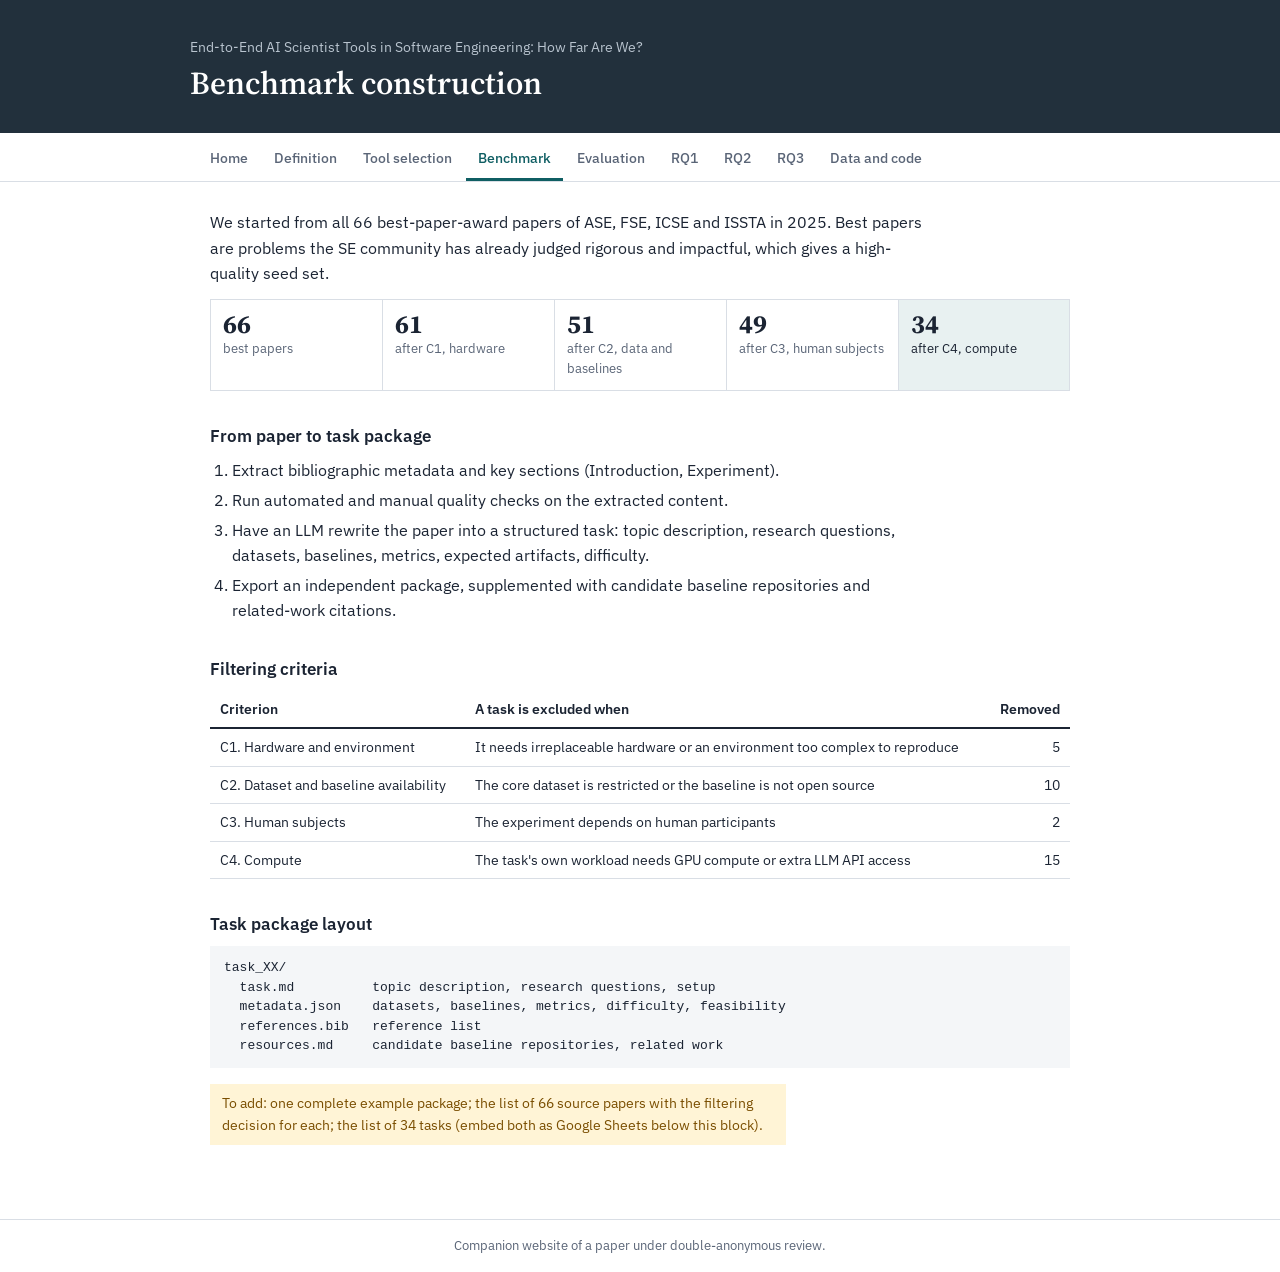
==== benchmark.html @ 8d56a560 "Add files via upload" ====
<!doctype html>
<html lang="en">
<head>
<meta charset="utf-8">
<meta name="viewport" content="width=device-width, initial-scale=1">
<title>Benchmark | AI Scientist tools in SE</title>
<link rel="preconnect" href="https://fonts.googleapis.com">
<link href="https://fonts.googleapis.com/css2?family=IBM+Plex+Sans:wght@400;500;600&family=Source+Serif+4:opsz,wght@8..60,600&display=swap" rel="stylesheet">
<link rel="stylesheet" href="assets/style.css">
</head>
<body>
<header class="top"><div class="in"><div class="site">End-to-End AI Scientist Tools in Software Engineering: How Far Are We?</div><h1>Benchmark construction</h1></div></header>
<nav aria-label="Pages"><div class="in"><a href="index.html">Home</a><a href="definition.html">Definition</a><a href="tool-selection.html">Tool selection</a><a href="benchmark.html" aria-current="page">Benchmark</a><a href="evaluation.html">Evaluation</a><a href="rq1.html">RQ1</a><a href="rq2.html">RQ2</a><a href="rq3.html">RQ3</a><a href="data.html">Data and code</a></div></nav>
<main class="wrap"><section>
  <p>We started from all 66 best-paper-award papers of ASE, FSE, ICSE and ISSTA in 2025. Best papers are problems the SE community has already judged rigorous and impactful, which gives a high-quality seed set.</p>

  <div class="funnel" aria-label="Task filtering funnel">
    <div><b>66</b>best papers</div>
    <div><b>61</b>after C1, hardware</div>
    <div><b>51</b>after C2, data and baselines</div>
    <div><b>49</b>after C3, human subjects</div>
    <div><b>34</b>after C4, compute</div>
  </div>

  <h3>From paper to task package</h3>
  <ol>
    <li>Extract bibliographic metadata and key sections (Introduction, Experiment).</li>
    <li>Run automated and manual quality checks on the extracted content.</li>
    <li>Have an LLM rewrite the paper into a structured task: topic description, research questions, datasets, baselines, metrics, expected artifacts, difficulty.</li>
    <li>Export an independent package, supplemented with candidate baseline repositories and related-work citations.</li>
  </ol>

  <h3>Filtering criteria</h3>
  <div class="scroll"><table>
    <tr><th>Criterion</th><th>A task is excluded when</th><th class="n">Removed</th></tr>
    <tr><td>C1. Hardware and environment</td><td>It needs irreplaceable hardware or an environment too complex to reproduce</td><td class="n">5</td></tr>
    <tr><td>C2. Dataset and baseline availability</td><td>The core dataset is restricted or the baseline is not open source</td><td class="n">10</td></tr>
    <tr><td>C3. Human subjects</td><td>The experiment depends on human participants</td><td class="n">2</td></tr>
    <tr><td>C4. Compute</td><td>The task's own workload needs GPU compute or extra LLM API access</td><td class="n">15</td></tr>
  </table></div>

  <h3>Task package layout</h3>
<pre>task_XX/
  task.md          topic description, research questions, setup
  metadata.json    datasets, baselines, metrics, difficulty, feasibility
  references.bib   reference list
  resources.md     candidate baseline repositories, related work</pre>
  <div class="todo">To add: one complete example package; the list of 66 source papers with the filtering decision for each; the list of 34 tasks (embed both as Google Sheets below this block).</div>
</section></main>
<footer>Companion website of a paper under double-anonymous review.</footer>
</body>
</html>
---- assets/style.css ----
:root{
    --ink:#1B2433; --slate:#5A6577; --line:#D9DEE5; --paper:#FFFFFF;
    --teal:#0F5E63; --tint:#E8F1F1; --todo-bg:#FFF4D6; --todo-ink:#7A4E00;
  }
  *{box-sizing:border-box}
  html,body{margin:0;background:var(--paper);color:var(--ink);
    font-family:"IBM Plex Sans",system-ui,-apple-system,"Segoe UI",sans-serif;
    font-size:16px;line-height:1.6}
  .wrap{max-width:900px;margin:0 auto;padding:0 20px 64px}
  section{padding-top:28px}
  h1,h2{font-family:"Source Serif 4",Georgia,serif;font-weight:600;line-height:1.2;margin:0}
  h1{font-size:34px;max-width:22ch}
  h2{font-size:26px;margin-bottom:12px}
  h3{font-size:17px;font-weight:600;margin:32px 0 8px}
  p{margin:0 0 12px;max-width:72ch}
  ul,ol{margin:0 0 12px;padding-left:22px;max-width:72ch}
  li{margin-bottom:4px}
  .lede{color:var(--slate);margin-top:12px}
  .scroll{overflow-x:auto;margin:8px 0 16px}
  table{border-collapse:collapse;width:100%;font-size:14px}
  th,td{text-align:left;padding:7px 10px;border-bottom:1px solid var(--line);vertical-align:top}
  th{font-weight:600;border-bottom:2px solid var(--ink);white-space:nowrap}
  td.n,th.n{text-align:right;font-variant-numeric:tabular-nums}
  tr.lead td:first-child{font-weight:600}
  .funnel{display:flex;flex-wrap:wrap;align-items:stretch;gap:0;margin:12px 0 20px}
  .funnel div{flex:1 1 120px;padding:10px 12px;border:1px solid var(--line);border-right:0;font-size:13px;color:var(--slate)}
  .funnel div:last-child{border-right:1px solid var(--line);background:var(--tint);color:var(--ink)}
  .funnel b{display:block;font-family:"Source Serif 4",Georgia,serif;font-size:26px;color:var(--ink);line-height:1.1}
  .def{border-left:3px solid var(--teal);background:var(--tint);padding:12px 16px;margin:16px 0;max-width:72ch}
  .todo{background:var(--todo-bg);color:var(--todo-ink);padding:8px 12px;margin:10px 0;font-size:14px;max-width:72ch}
  .fig{border:1px dashed var(--slate);color:var(--slate);padding:28px 16px;text-align:center;font-size:14px;margin:16px 0}
  pre{background:#F4F6F8;padding:12px 14px;overflow-x:auto;font-size:13px;line-height:1.5;margin:8px 0 16px}
  .bar{display:grid;grid-template-columns:150px 1fr 48px;gap:10px;align-items:center;font-size:14px;margin:5px 0;max-width:640px}
  .bar i{display:block;height:14px;background:var(--teal)}
  .bar.tail i{background:#9AA5B4}
  .bar span:last-child{text-align:right;font-variant-numeric:tabular-nums}
  a{color:var(--teal)}
  @media (max-width:600px){h1{font-size:26px}h2{font-size:22px}.bar{grid-template-columns:110px 1fr 40px}}

  header.top{background:#22303C;color:#fff;padding:36px 20px 30px}
  header.top .in{max-width:900px;margin:0 auto}
  header.top .site{font-size:14px;color:#B9C4CF;margin-bottom:6px}
  header.top h1{color:#fff;font-size:32px;max-width:26ch}
  nav{position:sticky;top:0;background:var(--paper);border-bottom:1px solid var(--line);z-index:5}
  nav .in{max-width:900px;margin:0 auto;display:flex;gap:2px;overflow-x:auto;padding:6px 8px 0}
  nav a{font-size:14px;font-weight:500;color:var(--slate);text-decoration:none;border-bottom:3px solid transparent;padding:8px 12px 9px;white-space:nowrap}
  nav a:hover{color:var(--ink)}
  nav a[aria-current="page"]{color:var(--teal);border-bottom-color:var(--teal)}
  nav a:focus-visible{outline:2px solid var(--teal);outline-offset:-2px}
  figure{margin:16px 0}
  figure img{max-width:100%;height:auto;display:block}
  figcaption{font-size:14px;color:var(--slate);margin-top:6px}
  footer{border-top:1px solid var(--line);color:var(--slate);font-size:13px;padding:16px 20px;text-align:center}
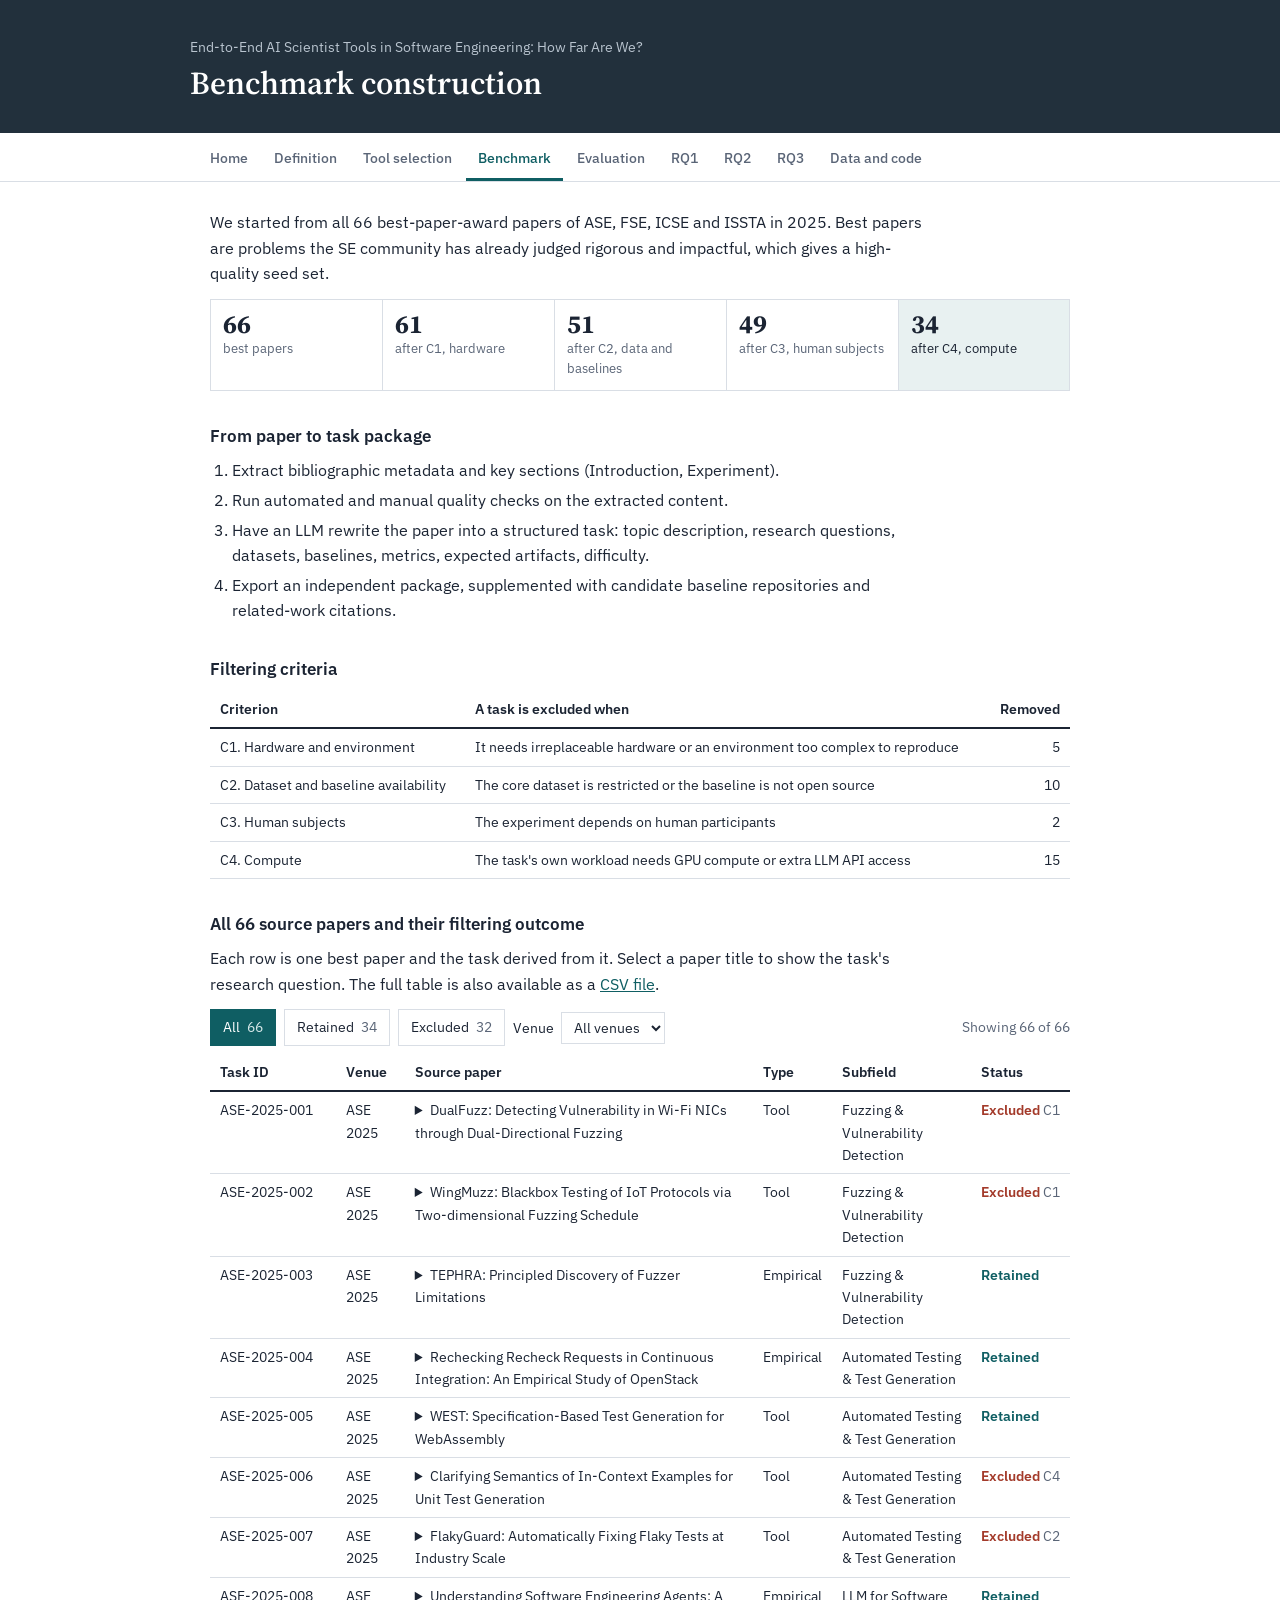
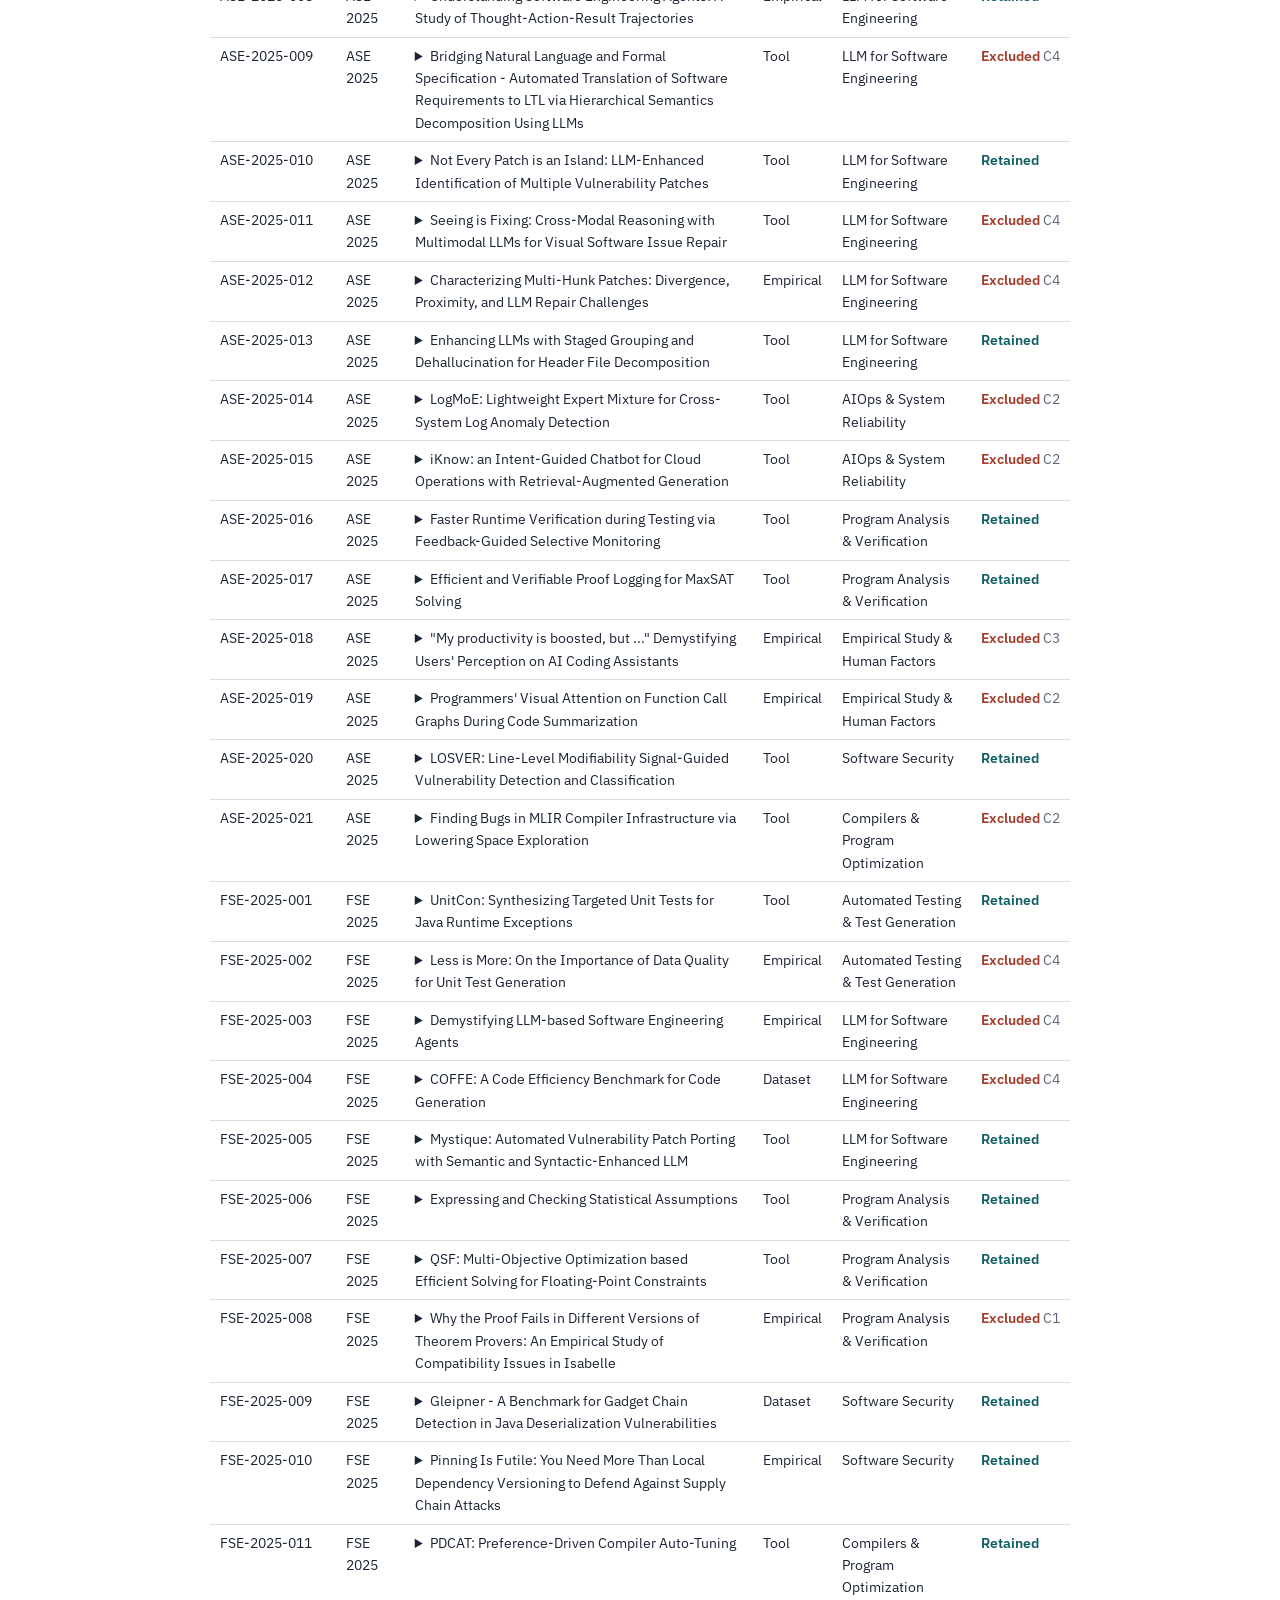
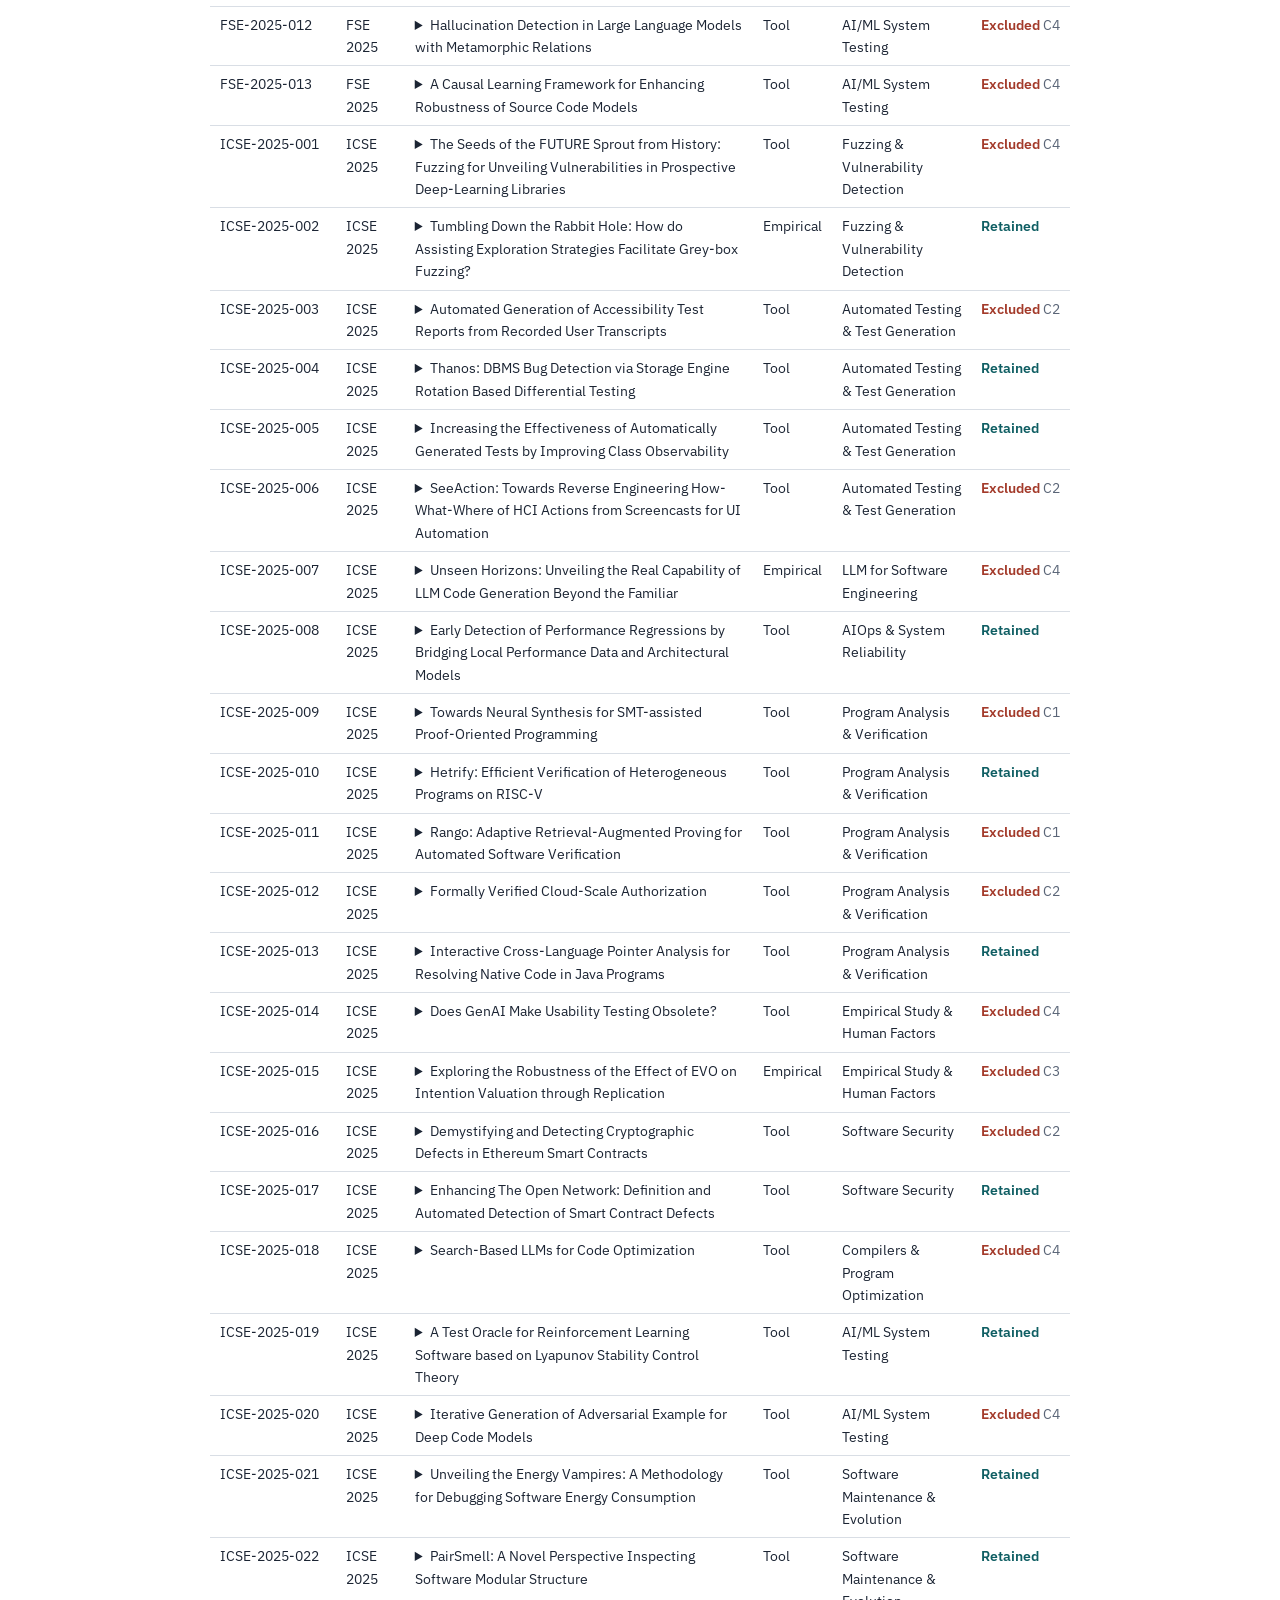
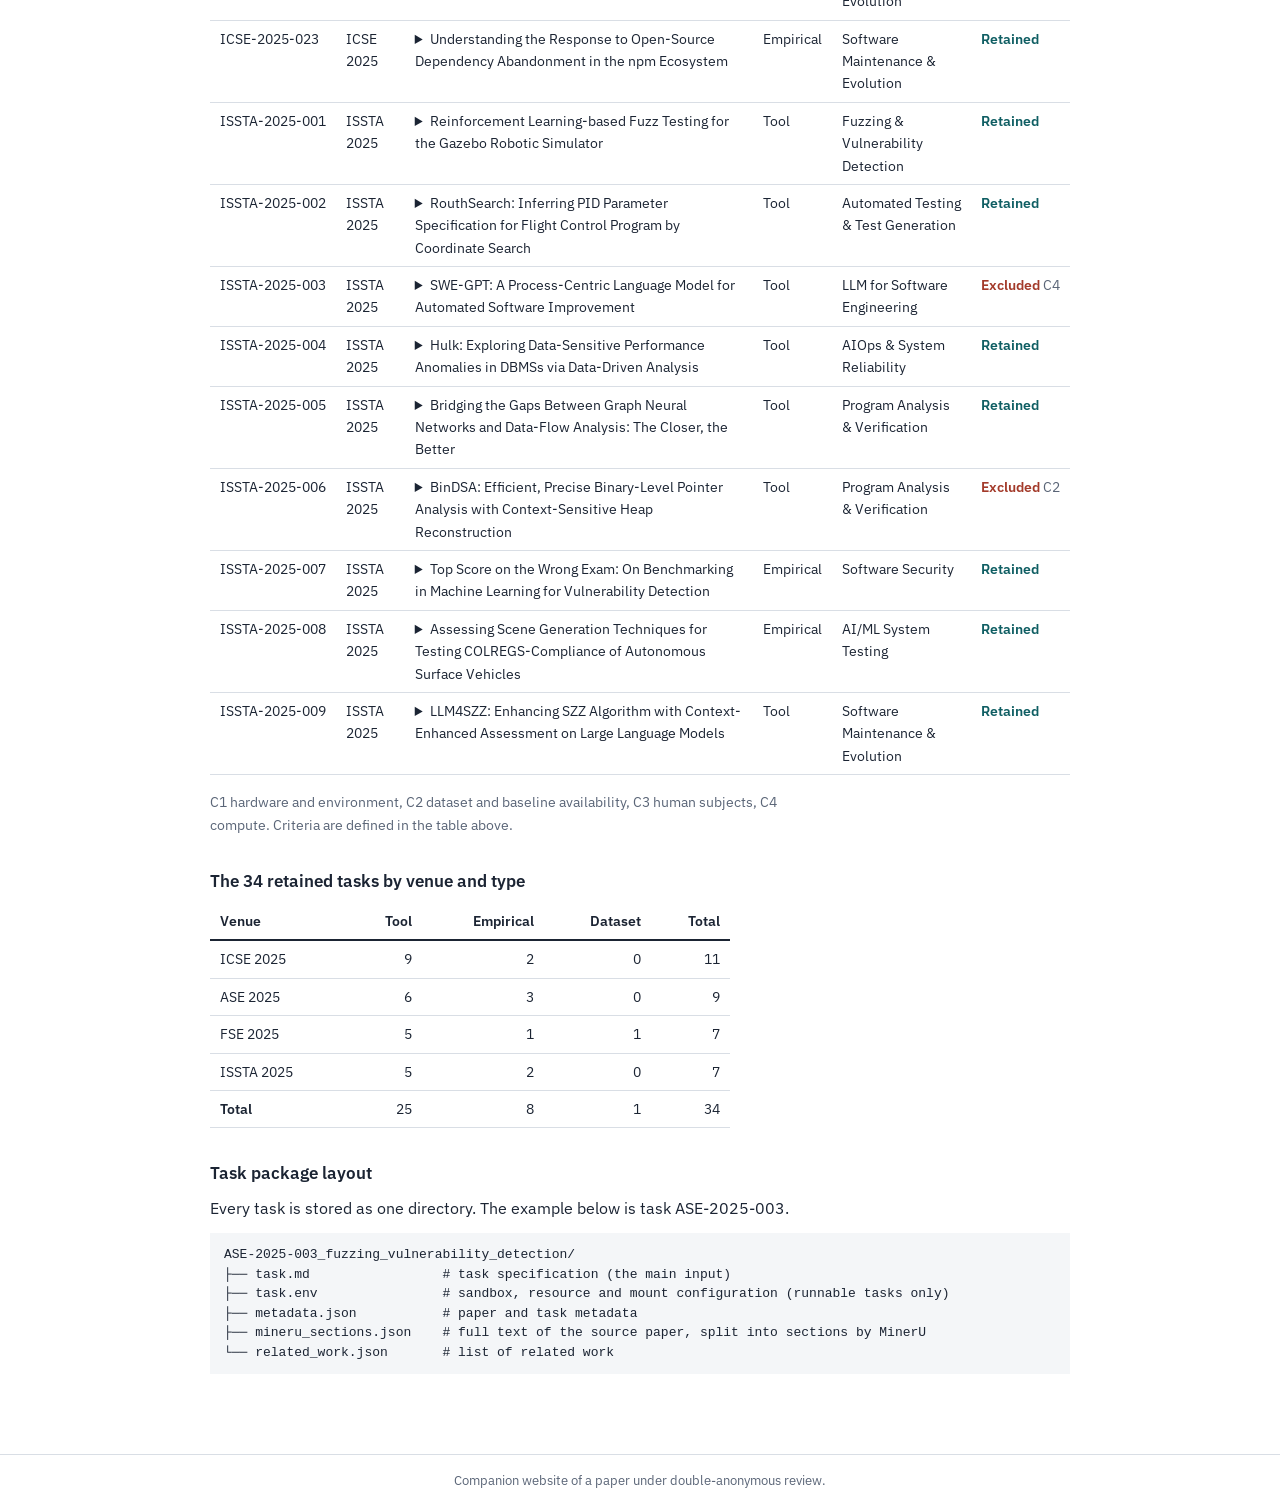
==== commit 53eb7cbe: "dataset-change" ====
--- a/benchmark.html
+++ b/benchmark.html
@@ -7,6 +7,22 @@
 <link rel="preconnect" href="https://fonts.googleapis.com">
 <link href="https://fonts.googleapis.com/css2?family=IBM+Plex+Sans:wght@400;500;600&family=Source+Serif+4:opsz,wght@8..60,600&display=swap" rel="stylesheet">
 <link rel="stylesheet" href="assets/style.css">
+<style>
+  .filters{display:flex;flex-wrap:wrap;gap:8px;align-items:center;margin:12px 0 8px;font-size:14px}
+  .filters button{font:inherit;padding:6px 12px;border:1px solid var(--line);background:var(--paper);color:var(--ink);cursor:pointer}
+  .filters button span{color:var(--slate);margin-left:4px}
+  .filters button[aria-pressed="true"]{background:var(--teal);border-color:var(--teal);color:#fff}
+  .filters button[aria-pressed="true"] span{color:#D5E7E8}
+  .filters button:focus-visible,.filters select:focus-visible,table.tasks summary:focus-visible{outline:2px solid var(--teal);outline-offset:2px}
+  .filters select{font:inherit;padding:5px 8px;border:1px solid var(--line);background:var(--paper);color:var(--ink);margin-left:4px}
+  .filters #count{color:var(--slate);margin-left:auto}
+  table.tasks{min-width:760px}
+  table.tasks td.id{white-space:nowrap;font-variant-numeric:tabular-nums}
+  table.tasks td.st{white-space:nowrap}
+  table.tasks summary{cursor:pointer}
+  table.tasks details p{margin:6px 0 2px;color:var(--slate);font-size:13.5px;max-width:60ch}
+  table.tasks .crit{color:var(--slate)}
+</style>
 </head>
 <body>
 <header class="top"><div class="in"><div class="site">End-to-End AI Scientist Tools in Software Engineering: How Far Are We?</div><h1>Benchmark construction</h1></div></header>
@@ -39,14 +55,125 @@
     <tr><td>C4. Compute</td><td>The task's own workload needs GPU compute or extra LLM API access</td><td class="n">15</td></tr>
   </table></div>
 
+  <h3>All 66 source papers and their filtering outcome</h3>
+  <p>Each row is one best paper and the task derived from it. Select a paper title to show the task's research question. The full table is also available as a <a href="assets/data/benchmark_66_tasks.csv">CSV file</a>.</p>
+  <div class="filters" role="group" aria-label="Filter the task table">
+    <button type="button" data-f="all" aria-pressed="true">All <span>66</span></button>
+    <button type="button" data-f="in" aria-pressed="false">Retained <span>34</span></button>
+    <button type="button" data-f="out" aria-pressed="false">Excluded <span>32</span></button>
+    <label>Venue
+      <select id="venue">
+        <option value="">All venues</option><option>ICSE</option><option>ASE</option><option>FSE</option><option>ISSTA</option>
+      </select>
+    </label>
+    <span id="count" aria-live="polite">Showing 66 of 66</span>
+  </div>
+  <div class="scroll"><table class="tasks">
+    <thead><tr><th>Task ID</th><th>Venue</th><th>Source paper</th><th>Type</th><th>Subfield</th><th>Status</th></tr></thead>
+    <tbody id="tasks">
+    <tr data-s="out" data-v="ASE"><td class="id">ASE-2025-001</td><td>ASE 2025</td><td><details><summary>DualFuzz: Detecting Vulnerability in Wi-Fi NICs through Dual-Directional Fuzzing</summary><p><b>Research question.</b> How can a fuzzer generate test inputs that explore both transmission and reception behaviors concurrently to detect vulnerabilities hidden in Wi-Fi NIC interaction logic?</p></details></td><td>Tool</td><td>Fuzzing &amp; Vulnerability Detection</td><td class="st"><span class="no">Excluded</span> <span class="crit">C1</span></td></tr>
+    <tr data-s="out" data-v="ASE"><td class="id">ASE-2025-002</td><td>ASE 2025</td><td><details><summary>WingMuzz: Blackbox Testing of IoT Protocols via Two-dimensional Fuzzing Schedule</summary><p><b>Research question.</b> How can blackbox fuzzing of proprietary IoT protocols achieve higher code coverage and bug detection by leveraging runtime information from open-source implementations of the same protocol?</p></details></td><td>Tool</td><td>Fuzzing &amp; Vulnerability Detection</td><td class="st"><span class="no">Excluded</span> <span class="crit">C1</span></td></tr>
+    <tr data-s="in" data-v="ASE"><td class="id">ASE-2025-003</td><td>ASE 2025</td><td><details><summary>TEPHRA: Principled Discovery of Fuzzer Limitations</summary><p><b>Research question.</b> To what extent can modern coverage-guided fuzzers overcome program constructs that block exploration, and which types of obstacles pose the greatest challenge?</p></details></td><td>Empirical</td><td>Fuzzing &amp; Vulnerability Detection</td><td class="st"><span class="ok">Retained</span></td></tr>
+    <tr data-s="in" data-v="ASE"><td class="id">ASE-2025-004</td><td>ASE 2025</td><td><details><summary>Rechecking Recheck Requests in Continuous Integration: An Empirical Study of OpenStack</summary><p><b>Research question.</b> To what extent can we predict whether a CI recheck request will ultimately succeed, and which features of the build, bot, job, and user history are most indicative of a successful outcome?</p></details></td><td>Empirical</td><td>Automated Testing &amp; Test Generation</td><td class="st"><span class="ok">Retained</span></td></tr>
+    <tr data-s="in" data-v="ASE"><td class="id">ASE-2025-005</td><td>ASE 2025</td><td><details><summary>WEST: Specification-Based Test Generation for WebAssembly</summary><p><b>Research question.</b> How can a test generation framework automatically produce valid and diverse WebAssembly test cases from a mechanized formal specification, and adapt to varying feature subsets supported by different engines?</p></details></td><td>Tool</td><td>Automated Testing &amp; Test Generation</td><td class="st"><span class="ok">Retained</span></td></tr>
+    <tr data-s="out" data-v="ASE"><td class="id">ASE-2025-006</td><td>ASE 2025</td><td><details><summary>Clarifying Semantics of In-Context Examples for Unit Test Generation</summary><p><b>Research question.</b> How can unit tests be transformed to increase their semantic clarity (logical and textual) while maintaining their original test coverage and correctness, and what is the impact of these refined tests on the quality of tests generated by in-context learning approaches?</p></details></td><td>Tool</td><td>Automated Testing &amp; Test Generation</td><td class="st"><span class="no">Excluded</span> <span class="crit">C4</span></td></tr>
+    <tr data-s="out" data-v="ASE"><td class="id">ASE-2025-007</td><td>ASE 2025</td><td><details><summary>FlakyGuard: Automatically Fixing Flaky Tests at Industry Scale</summary><p><b>Research question.</b> How can a flaky-test repair system provide LLMs with just enough context from a large codebase to repair flaky tests and explain root causes without overwhelming the model?</p></details></td><td>Tool</td><td>Automated Testing &amp; Test Generation</td><td class="st"><span class="no">Excluded</span> <span class="crit">C2</span></td></tr>
+    <tr data-s="in" data-v="ASE"><td class="id">ASE-2025-008</td><td>ASE 2025</td><td><details><summary>Understanding Software Engineering Agents: A Study of Thought-Action-Result Trajectories</summary><p><b>Research question.</b> What are the behavioral characteristics of LLM-based software engineering agents during automated program repair, and how do they differ between successful and unsuccessful task completions?</p></details></td><td>Empirical</td><td>LLM for Software Engineering</td><td class="st"><span class="ok">Retained</span></td></tr>
+    <tr data-s="out" data-v="ASE"><td class="id">ASE-2025-009</td><td>ASE 2025</td><td><details><summary>Bridging Natural Language and Formal Specification - Automated Translation of Software Requirements to LTL via Hierarchical Semantics Decomposition Using LLMs</summary><p><b>Research question.</b> How can a fully automated system translate natural language software requirements into syntactically valid and semantically correct Linear Temporal Logic specifications, especially for industrial safety-critical systems with complex conditional logic and implicit temporal semantics?</p></details></td><td>Tool</td><td>LLM for Software Engineering</td><td class="st"><span class="no">Excluded</span> <span class="crit">C4</span></td></tr>
+    <tr data-s="in" data-v="ASE"><td class="id">ASE-2025-010</td><td>ASE 2025</td><td><details><summary>Not Every Patch is an Island: LLM-Enhanced Identification of Multiple Vulnerability Patches</summary><p><b>Research question.</b> How can silent vulnerability patches be effectively identified for vulnerabilities that require multiple code commits, and what output format best serves downstream maintainers?</p></details></td><td>Tool</td><td>LLM for Software Engineering</td><td class="st"><span class="ok">Retained</span></td></tr>
+    <tr data-s="out" data-v="ASE"><td class="id">ASE-2025-011</td><td>ASE 2025</td><td><details><summary>Seeing is Fixing: Cross-Modal Reasoning with Multimodal LLMs for Visual Software Issue Repair</summary><p><b>Research question.</b> How can an automated program repair system effectively utilize both textual issue descriptions and attached screenshots to localize and fix bugs in graphical user-facing software?</p></details></td><td>Tool</td><td>LLM for Software Engineering</td><td class="st"><span class="no">Excluded</span> <span class="crit">C4</span></td></tr>
+    <tr data-s="out" data-v="ASE"><td class="id">ASE-2025-012</td><td>ASE 2025</td><td><details><summary>Characterizing Multi-Hunk Patches: Divergence, Proximity, and LLM Repair Challenges</summary><p><b>Research question.</b> How effectively can current large language models repair multi-hunk software bugs, and to what extent does the spatial distribution of the required edits influence their success?</p></details></td><td>Empirical</td><td>LLM for Software Engineering</td><td class="st"><span class="no">Excluded</span> <span class="crit">C4</span></td></tr>
+    <tr data-s="in" data-v="ASE"><td class="id">ASE-2025-013</td><td>ASE 2025</td><td><details><summary>Enhancing LLMs with Staged Grouping and Dehallucination for Header File Decomposition</summary><p><b>Research question.</b> How can large header files be automatically decomposed into compilable, logically cohesive sub-header files that align with developer intent, overcoming input length constraints, entity omission, and cyclic dependency issues?</p></details></td><td>Tool</td><td>LLM for Software Engineering</td><td class="st"><span class="ok">Retained</span></td></tr>
+    <tr data-s="out" data-v="ASE"><td class="id">ASE-2025-014</td><td>ASE 2025</td><td><details><summary>LogMoE: Lightweight Expert Mixture for Cross-System Log Anomaly Detection</summary><p><b>Research question.</b> How can we detect anomalies in system logs across heterogeneous, previously unseen target systems without requiring log parsing or labeled anomaly data from those systems?</p></details></td><td>Tool</td><td>AIOps &amp; System Reliability</td><td class="st"><span class="no">Excluded</span> <span class="crit">C2</span></td></tr>
+    <tr data-s="out" data-v="ASE"><td class="id">ASE-2025-015</td><td>ASE 2025</td><td><details><summary>iKnow: an Intent-Guided Chatbot for Cloud Operations with Retrieval-Augmented Generation</summary><p><b>Research question.</b> How can a Retrieval-Augmented Generation (RAG) chatbot effectively answer cloud operational queries that are frequently incomplete, diverse in intent, and may lack coverage in the available documents?</p></details></td><td>Tool</td><td>AIOps &amp; System Reliability</td><td class="st"><span class="no">Excluded</span> <span class="crit">C2</span></td></tr>
+    <tr data-s="in" data-v="ASE"><td class="id">ASE-2025-016</td><td>ASE 2025</td><td><details><summary>Faster Runtime Verification during Testing via Feedback-Guided Selective Monitoring</summary><p><b>Research question.</b> To what extent can runtime verification overhead during testing be reduced by selectively skipping the creation of redundant monitors and the signaling of redundant events without significantly compromising violation detection?</p></details></td><td>Tool</td><td>Program Analysis &amp; Verification</td><td class="st"><span class="ok">Retained</span></td></tr>
+    <tr data-s="in" data-v="ASE"><td class="id">ASE-2025-017</td><td>ASE 2025</td><td><details><summary>Efficient and Verifiable Proof Logging for MaxSAT Solving</summary><p><b>Research question.</b> How can MaxSAT solvers produce automatically verifiable proofs of optimality that are compact, fast to check, and avoid the overhead of translating to general pseudo-Boolean formalisms?</p></details></td><td>Tool</td><td>Program Analysis &amp; Verification</td><td class="st"><span class="ok">Retained</span></td></tr>
+    <tr data-s="out" data-v="ASE"><td class="id">ASE-2025-018</td><td>ASE 2025</td><td><details><summary>&quot;My productivity is boosted, but ...&quot; Demystifying Users&#x27; Perception on AI Coding Assistants</summary><p><b>Research question.</b> What aspects of AI coding assistants do users discuss in their marketplace reviews, and what sentiments do they express toward these aspects?</p></details></td><td>Empirical</td><td>Empirical Study &amp; Human Factors</td><td class="st"><span class="no">Excluded</span> <span class="crit">C3</span></td></tr>
+    <tr data-s="out" data-v="ASE"><td class="id">ASE-2025-019</td><td>ASE 2025</td><td><details><summary>Programmers&#x27; Visual Attention on Function Call Graphs During Code Summarization</summary><p><b>Research question.</b> How do programmers&#x27; visual attention patterns on the function call graph relate to the quality of their method summaries and their confidence in those summaries?</p></details></td><td>Empirical</td><td>Empirical Study &amp; Human Factors</td><td class="st"><span class="no">Excluded</span> <span class="crit">C2</span></td></tr>
+    <tr data-s="in" data-v="ASE"><td class="id">ASE-2025-020</td><td>ASE 2025</td><td><details><summary>LOSVER: Line-Level Modifiability Signal-Guided Vulnerability Detection and Classification</summary><p><b>Research question.</b> How can a PLM-based vulnerability detector be guided to focus on critical code regions without explicit vulnerability location annotations?</p></details></td><td>Tool</td><td>Software Security</td><td class="st"><span class="ok">Retained</span></td></tr>
+    <tr data-s="out" data-v="ASE"><td class="id">ASE-2025-021</td><td>ASE 2025</td><td><details><summary>Finding Bugs in MLIR Compiler Infrastructure via Lowering Space Exploration</summary><p><b>Research question.</b> How can a testing approach effectively explore diverse valid lowering paths for MLIR programs to detect correctness bugs such as miscompilations and crashes?</p></details></td><td>Tool</td><td>Compilers &amp; Program Optimization</td><td class="st"><span class="no">Excluded</span> <span class="crit">C2</span></td></tr>
+    <tr data-s="in" data-v="FSE"><td class="id">FSE-2025-001</td><td>FSE 2025</td><td><details><summary>UnitCon: Synthesizing Targeted Unit Tests for Java Runtime Exceptions</summary><p><b>Research question.</b> How can a system efficiently generate Java unit tests that trigger a runtime exception at a specific target location in a program, despite the enormous search space of candidate test inputs and method sequences?</p></details></td><td>Tool</td><td>Automated Testing &amp; Test Generation</td><td class="st"><span class="ok">Retained</span></td></tr>
+    <tr data-s="out" data-v="FSE"><td class="id">FSE-2025-002</td><td>FSE 2025</td><td><details><summary>Less is More: On the Importance of Data Quality for Unit Test Generation</summary><p><b>Research question.</b> What types of noise exist in large-scale unit test generation datasets, and to what extent does removing such noise improve the quality of tests generated by LLMs?</p></details></td><td>Empirical</td><td>Automated Testing &amp; Test Generation</td><td class="st"><span class="no">Excluded</span> <span class="crit">C4</span></td></tr>
+    <tr data-s="out" data-v="FSE"><td class="id">FSE-2025-003</td><td>FSE 2025</td><td><details><summary>Demystifying LLM-based Software Engineering Agents</summary><p><b>Research question.</b> To what extent do complex autonomous LLM agents outperform simpler, non-interactive approaches on software development issue resolution tasks, and what factors contribute to any observed differences?</p></details></td><td>Empirical</td><td>LLM for Software Engineering</td><td class="st"><span class="no">Excluded</span> <span class="crit">C4</span></td></tr>
+    <tr data-s="out" data-v="FSE"><td class="id">FSE-2025-004</td><td>FSE 2025</td><td><details><summary>COFFE: A Code Efficiency Benchmark for Code Generation</summary><p><b>Research question.</b> How can a benchmark be designed to enable stable, comprehensive evaluation of both correctness and time efficiency of LLM-generated code solutions?</p></details></td><td>Dataset</td><td>LLM for Software Engineering</td><td class="st"><span class="no">Excluded</span> <span class="crit">C4</span></td></tr>
+    <tr data-s="in" data-v="FSE"><td class="id">FSE-2025-005</td><td>FSE 2025</td><td><details><summary>Mystique: Automated Vulnerability Patch Porting with Semantic and Syntactic-Enhanced LLM</summary><p><b>Research question.</b> How can an automated system correctly port security patches from a fixed branch to an unfixed branch, even when divergences prevent the patch from being directly applied?</p></details></td><td>Tool</td><td>LLM for Software Engineering</td><td class="st"><span class="ok">Retained</span></td></tr>
+    <tr data-s="in" data-v="FSE"><td class="id">FSE-2025-006</td><td>FSE 2025</td><td><details><summary>Expressing and Checking Statistical Assumptions</summary><p><b>Research question.</b> How can unconfirmed statistical assumptions be automatically detected in data analysis notebooks, and what is the prevalence and practical impact of such unconfirmed assumptions in real-world notebooks?</p></details></td><td>Tool</td><td>Program Analysis &amp; Verification</td><td class="st"><span class="ok">Retained</span></td></tr>
+    <tr data-s="in" data-v="FSE"><td class="id">FSE-2025-007</td><td>FSE 2025</td><td><details><summary>QSF: Multi-Objective Optimization based Efficient Solving for Floating-Point Constraints</summary><p><b>Research question.</b> How can search-based floating-point constraint solvers be made more efficient and robust by employing multiple heuristic evaluation criteria to guide the optimization process?</p></details></td><td>Tool</td><td>Program Analysis &amp; Verification</td><td class="st"><span class="ok">Retained</span></td></tr>
+    <tr data-s="out" data-v="FSE"><td class="id">FSE-2025-008</td><td>FSE 2025</td><td><details><summary>Why the Proof Fails in Different Versions of Theorem Provers: An Empirical Study of Compatibility Issues in Isabelle</summary><p><b>Research question.</b> What are the common categories, root causes, and resolution patterns of version-induced proof failures in a real-world proof assistant environment?</p></details></td><td>Empirical</td><td>Program Analysis &amp; Verification</td><td class="st"><span class="no">Excluded</span> <span class="crit">C1</span></td></tr>
+    <tr data-s="in" data-v="FSE"><td class="id">FSE-2025-009</td><td>FSE 2025</td><td><details><summary>Gleipner - A Benchmark for Gadget Chain Detection in Java Deserialization Vulnerabilities</summary><p><b>Research question.</b> How can a benchmark be designed to systematically evaluate the precision and recall of Java deserialization gadget chain detection tools across a wide range of code complexities and realistic chain patterns?</p></details></td><td>Dataset</td><td>Software Security</td><td class="st"><span class="ok">Retained</span></td></tr>
+    <tr data-s="in" data-v="FSE"><td class="id">FSE-2025-010</td><td>FSE 2025</td><td><details><summary>Pinning Is Futile: You Need More Than Local Dependency Versioning to Defend Against Supply Chain Attacks</summary><p><b>Research question.</b> How do dependency pinning and floating strategies affect exposure to malicious package updates, security vulnerabilities, and maintenance burdens across npm dependency graphs, and can coordinated interventions by key packages reduce the ecosystem-wide risk?</p></details></td><td>Empirical</td><td>Software Security</td><td class="st"><span class="ok">Retained</span></td></tr>
+    <tr data-s="in" data-v="FSE"><td class="id">FSE-2025-011</td><td>FSE 2025</td><td><details><summary>PDCAT: Preference-Driven Compiler Auto-Tuning</summary><p><b>Research question.</b> How can compiler auto-tuning efficiently select optimization flag sequences that achieve better runtime performance than default compiler optimization levels, given a limited time budget?</p></details></td><td>Tool</td><td>Compilers &amp; Program Optimization</td><td class="st"><span class="ok">Retained</span></td></tr>
+    <tr data-s="out" data-v="FSE"><td class="id">FSE-2025-012</td><td>FSE 2025</td><td><details><summary>Hallucination Detection in Large Language Models with Metamorphic Relations</summary><p><b>Research question.</b> How can a hallucination detection method for LLMs operate without external knowledge bases or token-level probabilities, and effectively overcome the issue of identical sample generation that hampers existing self-contained techniques?</p></details></td><td>Tool</td><td>AI/ML System Testing</td><td class="st"><span class="no">Excluded</span> <span class="crit">C4</span></td></tr>
+    <tr data-s="out" data-v="FSE"><td class="id">FSE-2025-013</td><td>FSE 2025</td><td><details><summary>A Causal Learning Framework for Enhancing Robustness of Source Code Models</summary><p><b>Research question.</b> How can spurious correlations between superficial code features and model predictions be eliminated to improve the robustness of deep learning models for software engineering tasks?</p></details></td><td>Tool</td><td>AI/ML System Testing</td><td class="st"><span class="no">Excluded</span> <span class="crit">C4</span></td></tr>
+    <tr data-s="out" data-v="ICSE"><td class="id">ICSE-2025-001</td><td>ICSE 2025</td><td><details><summary>The Seeds of the FUTURE Sprout from History: Fuzzing for Unveiling Vulnerabilities in Prospective Deep-Learning Libraries</summary><p><b>Research question.</b> How can a fuzzing framework effectively identify bugs in newly introduced deep learning libraries when only API documentation and limited code examples are available?</p></details></td><td>Tool</td><td>Fuzzing &amp; Vulnerability Detection</td><td class="st"><span class="no">Excluded</span> <span class="crit">C4</span></td></tr>
+    <tr data-s="in" data-v="ICSE"><td class="id">ICSE-2025-002</td><td>ICSE 2025</td><td><details><summary>Tumbling Down the Rabbit Hole: How do Assisting Exploration Strategies Facilitate Grey-box Fuzzing?</summary><p><b>Research question.</b> How effective are existing assisting exploration strategies for grey-box fuzzers when compared on a common benchmark, and what distinguishes the specific program states they manage to explore?</p></details></td><td>Empirical</td><td>Fuzzing &amp; Vulnerability Detection</td><td class="st"><span class="ok">Retained</span></td></tr>
+    <tr data-s="out" data-v="ICSE"><td class="id">ICSE-2025-003</td><td>ICSE 2025</td><td><details><summary>Automated Generation of Accessibility Test Reports from Recorded User Transcripts</summary><p><b>Research question.</b> How can a system automatically generate accurate test reports from transcripts of accessibility user testing sessions, capturing all issues raised by testers with disabilities?</p></details></td><td>Tool</td><td>Automated Testing &amp; Test Generation</td><td class="st"><span class="no">Excluded</span> <span class="crit">C2</span></td></tr>
+    <tr data-s="in" data-v="ICSE"><td class="id">ICSE-2025-004</td><td>ICSE 2025</td><td><details><summary>Thanos: DBMS Bug Detection via Storage Engine Rotation Based Differential Testing</summary><p><b>Research question.</b> How can a differential testing framework automatically construct DBMS execution environments that are internally diverse yet accept identical SQL inputs, in order to detect more logic bugs than existing vendor- or version-based approaches?</p></details></td><td>Tool</td><td>Automated Testing &amp; Test Generation</td><td class="st"><span class="ok">Retained</span></td></tr>
+    <tr data-s="in" data-v="ICSE"><td class="id">ICSE-2025-005</td><td>ICSE 2025</td><td><details><summary>Increasing the Effectiveness of Automatically Generated Tests by Improving Class Observability</summary><p><b>Research question.</b> To what extent does the observability of the class under test (i.e., visibility of internal state and ability to inspect composed objects) impact the mutation‑based effectiveness of automatically generated tests?</p></details></td><td>Tool</td><td>Automated Testing &amp; Test Generation</td><td class="st"><span class="ok">Retained</span></td></tr>
+    <tr data-s="out" data-v="ICSE"><td class="id">ICSE-2025-006</td><td>ICSE 2025</td><td><details><summary>SeeAction: Towards Reverse Engineering How-What-Where of HCI Actions from Screencasts for UI Automation</summary><p><b>Research question.</b> How can a system automatically recognize and describe human-computer interaction actions (command, widget type, and location) from short video fragments of application screencasts, without relying on application source code, OS accessibility APIs, or GUI framework instrumentation?</p></details></td><td>Tool</td><td>Automated Testing &amp; Test Generation</td><td class="st"><span class="no">Excluded</span> <span class="crit">C2</span></td></tr>
+    <tr data-s="out" data-v="ICSE"><td class="id">ICSE-2025-007</td><td>ICSE 2025</td><td><details><summary>Unseen Horizons: Unveiling the Real Capability of LLM Code Generation Beyond the Familiar</summary><p><b>Research question.</b> How to design a benchmark that faithfully evaluates the code generation capabilities of LLMs on unfamiliar code, avoiding inflated performance due to training data exposure, and reflecting real-world software development constraints?</p></details></td><td>Empirical</td><td>LLM for Software Engineering</td><td class="st"><span class="no">Excluded</span> <span class="crit">C4</span></td></tr>
+    <tr data-s="in" data-v="ICSE"><td class="id">ICSE-2025-008</td><td>ICSE 2025</td><td><details><summary>Early Detection of Performance Regressions by Bridging Local Performance Data and Architectural Models</summary><p><b>Research question.</b> How can component-level performance test results be used to predict system-level performance regressions in microservice-based software systems before the system is fully integrated and deployed?</p></details></td><td>Tool</td><td>AIOps &amp; System Reliability</td><td class="st"><span class="ok">Retained</span></td></tr>
+    <tr data-s="out" data-v="ICSE"><td class="id">ICSE-2025-009</td><td>ICSE 2025</td><td><details><summary>Towards Neural Synthesis for SMT-assisted Proof-Oriented Programming</summary><p><b>Research question.</b> To what extent can language models, both large prompted models and fine-tuned smaller models, automatically generate correct verified implementations and proofs in a proof-oriented language from formal type specifications?</p></details></td><td>Tool</td><td>Program Analysis &amp; Verification</td><td class="st"><span class="no">Excluded</span> <span class="crit">C1</span></td></tr>
+    <tr data-s="in" data-v="ICSE"><td class="id">ICSE-2025-010</td><td>ICSE 2025</td><td><details><summary>Hetrify: Efficient Verification of Heterogeneous Programs on RISC-V</summary><p><b>Research question.</b> How can programs that include components with missing source code or low-level code be accurately verified, ensuring semantic equivalence with the original program without requiring the inaccessible source?</p></details></td><td>Tool</td><td>Program Analysis &amp; Verification</td><td class="st"><span class="ok">Retained</span></td></tr>
+    <tr data-s="out" data-v="ICSE"><td class="id">ICSE-2025-011</td><td>ICSE 2025</td><td><details><summary>Rango: Adaptive Retrieval-Augmented Proving for Automated Software Verification</summary><p><b>Research question.</b> What is the effect of augmenting a language model’s context with similar proofs from the current project on the ability to automatically generate Coq proofs?</p></details></td><td>Tool</td><td>Program Analysis &amp; Verification</td><td class="st"><span class="no">Excluded</span> <span class="crit">C1</span></td></tr>
+    <tr data-s="out" data-v="ICSE"><td class="id">ICSE-2025-012</td><td>ICSE 2025</td><td><details><summary>Formally Verified Cloud-Scale Authorization</summary><p><b>Research question.</b> How can a new authorization engine be built to guarantee that it behaves identically to an existing legacy engine for all possible requests, while achieving competitive performance?</p></details></td><td>Tool</td><td>Program Analysis &amp; Verification</td><td class="st"><span class="no">Excluded</span> <span class="crit">C2</span></td></tr>
+    <tr data-s="in" data-v="ICSE"><td class="id">ICSE-2025-013</td><td>ICSE 2025</td><td><details><summary>Interactive Cross-Language Pointer Analysis for Resolving Native Code in Java Programs</summary><p><b>Research question.</b> How can a static analysis framework resolve cross-language interactions through JNI to achieve significantly higher soundness and precision than current tools, while handling full JNI specifications and real-world Java/C codebases?</p></details></td><td>Tool</td><td>Program Analysis &amp; Verification</td><td class="st"><span class="ok">Retained</span></td></tr>
+    <tr data-s="out" data-v="ICSE"><td class="id">ICSE-2025-014</td><td>ICSE 2025</td><td><details><summary>Does GenAI Make Usability Testing Obsolete?</summary><p><b>Research question.</b> To what extent can a Generative AI approach identify usability issues in mobile app user interfaces, and how does its performance compare with conventional usability evaluation methods?</p></details></td><td>Tool</td><td>Empirical Study &amp; Human Factors</td><td class="st"><span class="no">Excluded</span> <span class="crit">C4</span></td></tr>
+    <tr data-s="out" data-v="ICSE"><td class="id">ICSE-2025-015</td><td>ICSE 2025</td><td><details><summary>Exploring the Robustness of the Effect of EVO on Intention Valuation through Replication</summary><p><b>Research question.</b> To what extent does color coding of satisfaction states in goal models affect users&#x27; comprehension speed and accuracy, and what color schemes best align with users&#x27; intuitive associations for positive and negative outcomes?</p></details></td><td>Empirical</td><td>Empirical Study &amp; Human Factors</td><td class="st"><span class="no">Excluded</span> <span class="crit">C3</span></td></tr>
+    <tr data-s="out" data-v="ICSE"><td class="id">ICSE-2025-016</td><td>ICSE 2025</td><td><details><summary>Demystifying and Detecting Cryptographic Defects in Ethereum Smart Contracts</summary><p><b>Research question.</b> How can cryptographic defects in Ethereum smart contracts be automatically detected, and what is the prevalence of such defects in real-world contracts?</p></details></td><td>Tool</td><td>Software Security</td><td class="st"><span class="no">Excluded</span> <span class="crit">C2</span></td></tr>
+    <tr data-s="in" data-v="ICSE"><td class="id">ICSE-2025-017</td><td>ICSE 2025</td><td><details><summary>Enhancing The Open Network: Definition and Automated Detection of Smart Contract Defects</summary><p><b>Research question.</b> What is an effective approach to automatically detect known defect patterns in TON smart contracts with high precision?</p></details></td><td>Tool</td><td>Software Security</td><td class="st"><span class="ok">Retained</span></td></tr>
+    <tr data-s="out" data-v="ICSE"><td class="id">ICSE-2025-018</td><td>ICSE 2025</td><td><details><summary>Search-Based LLMs for Code Optimization</summary><p><b>Research question.</b> How can code optimization be improved beyond the current one-step generation paradigm using large language models?</p></details></td><td>Tool</td><td>Compilers &amp; Program Optimization</td><td class="st"><span class="no">Excluded</span> <span class="crit">C4</span></td></tr>
+    <tr data-s="in" data-v="ICSE"><td class="id">ICSE-2025-019</td><td>ICSE 2025</td><td><details><summary>A Test Oracle for Reinforcement Learning Software based on Lyapunov Stability Control Theory</summary><p><b>Research question.</b> How to design an automated test oracle for RL software that effectively detects bugs in RL implementations using only the behavior of the trained agents?</p></details></td><td>Tool</td><td>AI/ML System Testing</td><td class="st"><span class="ok">Retained</span></td></tr>
+    <tr data-s="out" data-v="ICSE"><td class="id">ICSE-2025-020</td><td>ICSE 2025</td><td><details><summary>Iterative Generation of Adversarial Example for Deep Code Models</summary><p><b>Research question.</b> How can a black-box adversarial attack method for deep code models maximise attack success rate and minimise model invocations, while overcoming the feedback neglect, local optima, and efficiency issues that plague current identifier-substitution approaches?</p></details></td><td>Tool</td><td>AI/ML System Testing</td><td class="st"><span class="no">Excluded</span> <span class="crit">C4</span></td></tr>
+    <tr data-s="in" data-v="ICSE"><td class="id">ICSE-2025-021</td><td>ICSE 2025</td><td><details><summary>Unveiling the Energy Vampires: A Methodology for Debugging Software Energy Consumption</summary><p><b>Research question.</b> How can developers systematically locate the root causes of energy consumption regressions that arise from running the same application on different Linux distribution base images?</p></details></td><td>Tool</td><td>Software Maintenance &amp; Evolution</td><td class="st"><span class="ok">Retained</span></td></tr>
+    <tr data-s="in" data-v="ICSE"><td class="id">ICSE-2025-022</td><td>ICSE 2025</td><td><details><summary>PairSmell: A Novel Perspective Inspecting Software Modular Structure</summary><p><b>Research question.</b> To what extent do inappropriate modular relationships (entity pairs that are inaptly separated or collocated) manifest in open-source software projects, how do they affect maintenance indicators such as co-change, and how do they persist over time?</p></details></td><td>Tool</td><td>Software Maintenance &amp; Evolution</td><td class="st"><span class="ok">Retained</span></td></tr>
+    <tr data-s="in" data-v="ICSE"><td class="id">ICSE-2025-023</td><td>ICSE 2025</td><td><details><summary>Understanding the Response to Open-Source Dependency Abandonment in the npm Ecosystem</summary><p><b>Research question.</b> What is the prevalence of abandonment among widely-used packages in an open-source ecosystem, and what factors influence whether and when dependent projects remove an abandoned dependency?</p></details></td><td>Empirical</td><td>Software Maintenance &amp; Evolution</td><td class="st"><span class="ok">Retained</span></td></tr>
+    <tr data-s="in" data-v="ISSTA"><td class="id">ISSTA-2025-001</td><td>ISSTA 2025</td><td><details><summary>Reinforcement Learning-based Fuzz Testing for the Gazebo Robotic Simulator</summary><p><b>Research question.</b> How can fuzz testing generate inputs that satisfy the strict syntactic and semantic requirements of a robotic simulation platform while also systematically exploring its vast state space to uncover bugs?</p></details></td><td>Tool</td><td>Fuzzing &amp; Vulnerability Detection</td><td class="st"><span class="ok">Retained</span></td></tr>
+    <tr data-s="in" data-v="ISSTA"><td class="id">ISSTA-2025-002</td><td>ISSTA 2025</td><td><details><summary>RouthSearch: Inferring PID Parameter Specification for Flight Control Program by Coordinate Search</summary><p><b>Research question.</b> How can we efficiently and accurately identify valid three‑dimensional PID parameter ranges for UAV flight controllers, given the high cost of simulation and the interdependencies among parameters?</p></details></td><td>Tool</td><td>Automated Testing &amp; Test Generation</td><td class="st"><span class="ok">Retained</span></td></tr>
+    <tr data-s="out" data-v="ISSTA"><td class="id">ISSTA-2025-003</td><td>ISSTA 2025</td><td><details><summary>SWE-GPT: A Process-Centric Language Model for Automated Software Improvement</summary><p><b>Research question.</b> How can an open-source large language model be developed to achieve competitive performance with closed-source models on automatic resolution of real-world GitHub issues, as measured on the SWE-bench benchmark?</p></details></td><td>Tool</td><td>LLM for Software Engineering</td><td class="st"><span class="no">Excluded</span> <span class="crit">C4</span></td></tr>
+    <tr data-s="in" data-v="ISSTA"><td class="id">ISSTA-2025-004</td><td>ISSTA 2025</td><td><details><summary>Hulk: Exploring Data-Sensitive Performance Anomalies in DBMSs via Data-Driven Analysis</summary><p><b>Research question.</b> How can performance anomalies that depend on specific data characteristics be automatically uncovered in database management systems?</p></details></td><td>Tool</td><td>AIOps &amp; System Reliability</td><td class="st"><span class="ok">Retained</span></td></tr>
+    <tr data-s="in" data-v="ISSTA"><td class="id">ISSTA-2025-005</td><td>ISSTA 2025</td><td><details><summary>Bridging the Gaps Between Graph Neural Networks and Data-Flow Analysis: The Closer, the Better</summary><p><b>Research question.</b> To what extent can Graph Neural Networks be designed to align with data-flow analysis algorithms, and how does such alignment affect generalization performance, trajectory length extrapolation, and sample efficiency?</p></details></td><td>Tool</td><td>Program Analysis &amp; Verification</td><td class="st"><span class="ok">Retained</span></td></tr>
+    <tr data-s="out" data-v="ISSTA"><td class="id">ISSTA-2025-006</td><td>ISSTA 2025</td><td><details><summary>BinDSA: Efficient, Precise Binary-Level Pointer Analysis with Context-Sensitive Heap Reconstruction</summary><p><b>Research question.</b> How can we design a binary pointer analysis that achieves high precision and high efficiency while sacrificing soundness only in limited, well-defined situations?</p></details></td><td>Tool</td><td>Program Analysis &amp; Verification</td><td class="st"><span class="no">Excluded</span> <span class="crit">C2</span></td></tr>
+    <tr data-s="in" data-v="ISSTA"><td class="id">ISSTA-2025-007</td><td>ISSTA 2025</td><td><details><summary>Top Score on the Wrong Exam: On Benchmarking in Machine Learning for Vulnerability Detection</summary><p><b>Research question.</b> To what extent do context-dependent vulnerabilities and spurious feature correlations undermine the reliability of function-level machine learning for vulnerability detection?</p></details></td><td>Empirical</td><td>Software Security</td><td class="st"><span class="ok">Retained</span></td></tr>
+    <tr data-s="in" data-v="ISSTA"><td class="id">ISSTA-2025-008</td><td>ISSTA 2025</td><td><details><summary>Assessing Scene Generation Techniques for Testing COLREGS-Compliance of Autonomous Surface Vehicles</summary><p><b>Research question.</b> How can a synthetic test scenario generator automatically create multi-vessel COLREGS encounter scenarios that are simultaneously relevant, diverse, complete, scalable, and fast, enabling systematic safety assurance of autonomous surface vessels?</p></details></td><td>Empirical</td><td>AI/ML System Testing</td><td class="st"><span class="ok">Retained</span></td></tr>
+    <tr data-s="in" data-v="ISSTA"><td class="id">ISSTA-2025-009</td><td>ISSTA 2025</td><td><details><summary>LLM4SZZ: Enhancing SZZ Algorithm with Context-Enhanced Assessment on Large Language Models</summary><p><b>Research question.</b> How can bug-inducing commits be accurately identified from bug-fixing commits without relying solely on deleted lines or heuristics, by leveraging commit messages and full patch context?</p></details></td><td>Tool</td><td>Software Maintenance &amp; Evolution</td><td class="st"><span class="ok">Retained</span></td></tr>
+    </tbody>
+  </table></div>
+  <p class="legend">C1 hardware and environment, C2 dataset and baseline availability, C3 human subjects, C4 compute. Criteria are defined in the table above.</p>
+
+  <h3>The 34 retained tasks by venue and type</h3>
+  <div class="scroll"><table style="max-width:520px">
+    <tr><th>Venue</th><th class="n">Tool</th><th class="n">Empirical</th><th class="n">Dataset</th><th class="n">Total</th></tr>
+    <tr><td>ICSE 2025</td><td class="n">9</td><td class="n">2</td><td class="n">0</td><td class="n">11</td></tr><tr><td>ASE 2025</td><td class="n">6</td><td class="n">3</td><td class="n">0</td><td class="n">9</td></tr><tr><td>FSE 2025</td><td class="n">5</td><td class="n">1</td><td class="n">1</td><td class="n">7</td></tr><tr><td>ISSTA 2025</td><td class="n">5</td><td class="n">2</td><td class="n">0</td><td class="n">7</td></tr><tr class="lead"><td>Total</td><td class="n">25</td><td class="n">8</td><td class="n">1</td><td class="n">34</td></tr>
+  </table></div>
+
   <h3>Task package layout</h3>
-<pre>task_XX/
-  task.md          topic description, research questions, setup
-  metadata.json    datasets, baselines, metrics, difficulty, feasibility
-  references.bib   reference list
-  resources.md     candidate baseline repositories, related work</pre>
-  <div class="todo">To add: one complete example package; the list of 66 source papers with the filtering decision for each; the list of 34 tasks (embed both as Google Sheets below this block).</div>
+  <p>Every task is stored as one directory. The example below is task ASE-2025-003.</p>
+<pre>ASE-2025-003_fuzzing_vulnerability_detection/
+├── task.md                 # task specification (the main input)
+├── task.env                # sandbox, resource and mount configuration (runnable tasks only)
+├── metadata.json           # paper and task metadata
+├── mineru_sections.json    # full text of the source paper, split into sections by MinerU
+└── related_work.json       # list of related work</pre>
 </section></main>
 <footer>Companion website of a paper under double-anonymous review.</footer>
+<script>
+(function(){
+  var rows=document.querySelectorAll('#tasks tr'),btns=document.querySelectorAll('.filters button'),
+      sel=document.getElementById('venue'),count=document.getElementById('count'),f='all';
+  function apply(){
+    var n=0;
+    rows.forEach(function(r){
+      var ok=(f==='all'||r.dataset.s===f)&&(!sel.value||r.dataset.v===sel.value);
+      r.hidden=!ok; if(ok)n++;
+    });
+    count.textContent='Showing '+n+' of '+rows.length;
+  }
+  btns.forEach(function(b){b.addEventListener('click',function(){
+    f=b.dataset.f; btns.forEach(function(x){x.setAttribute('aria-pressed',x===b?'true':'false')}); apply();
+  })});
+  sel.addEventListener('change',apply);
+})();
+</script>
 </body>
-</html>
+</html>
--- a/assets/style.css
+++ b/assets/style.css
@@ -51,3 +51,17 @@
   figure img{max-width:100%;height:auto;display:block}
   figcaption{font-size:14px;color:var(--slate);margin-top:6px}
   footer{border-top:1px solid var(--line);color:var(--slate);font-size:13px;padding:16px 20px;text-align:center}
+
+  table.matrix{min-width:720px}
+  table.matrix thead th{vertical-align:bottom}
+  table.matrix th small{display:block;font-weight:400;font-size:12px;color:var(--slate)}
+  table.matrix th[scope="row"]{font-weight:500;border-bottom:1px solid var(--line);white-space:nowrap;position:sticky;left:0;background:var(--paper)}
+  table.matrix .c{text-align:center}
+  table.matrix tr.grp th{background:#F1F3F6;border-bottom:1px solid var(--line);font-size:13px;padding-top:9px;padding-bottom:9px}
+  table.matrix tr.grp span{font-weight:400;color:var(--slate)}
+  table.matrix tr.sel td,table.matrix tr.sel th[scope="row"]{background:var(--tint)}
+  .ok{color:var(--teal);font-weight:600}
+  .no{color:#A33A2A;font-weight:600}
+  .na{color:#9AA5B4}
+  .tofill{background:var(--todo-bg);color:var(--todo-ink);padding:1px 6px;font-size:13px}
+  .legend{font-size:14px;color:var(--slate)}
